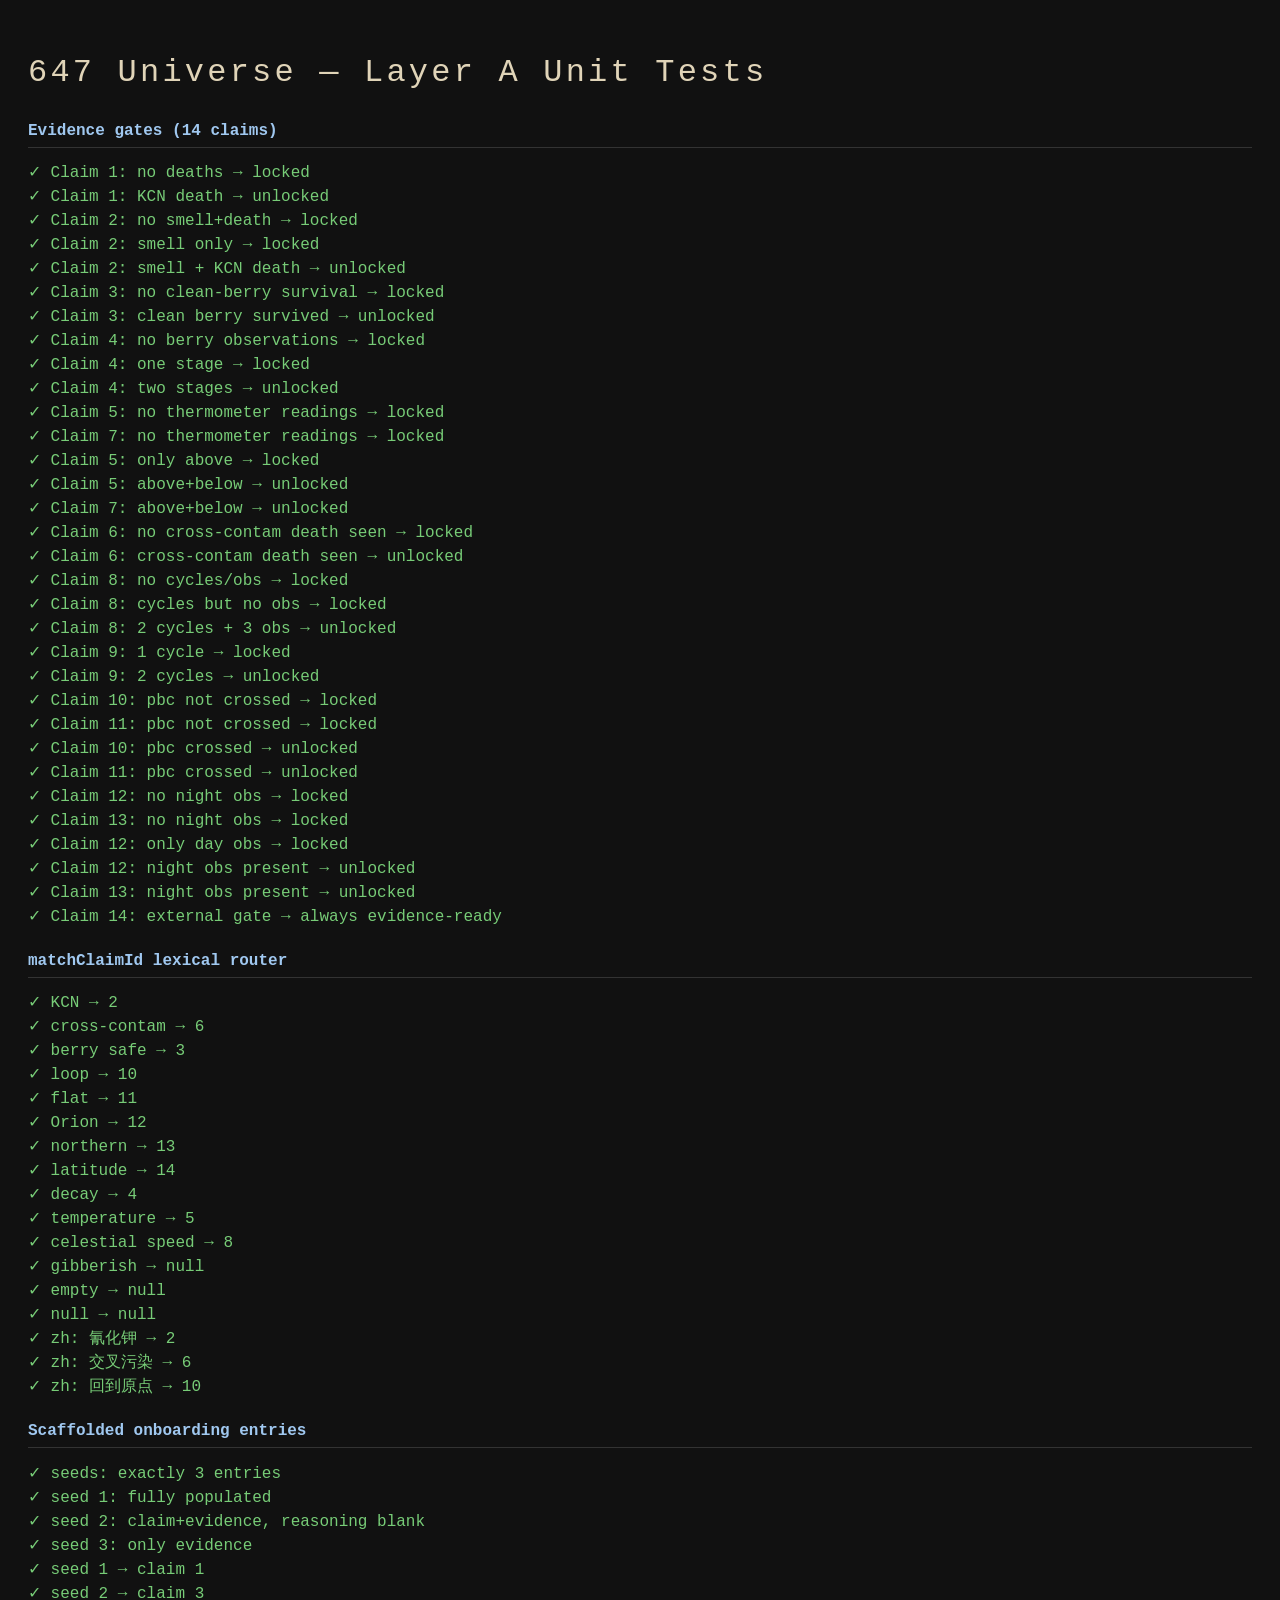
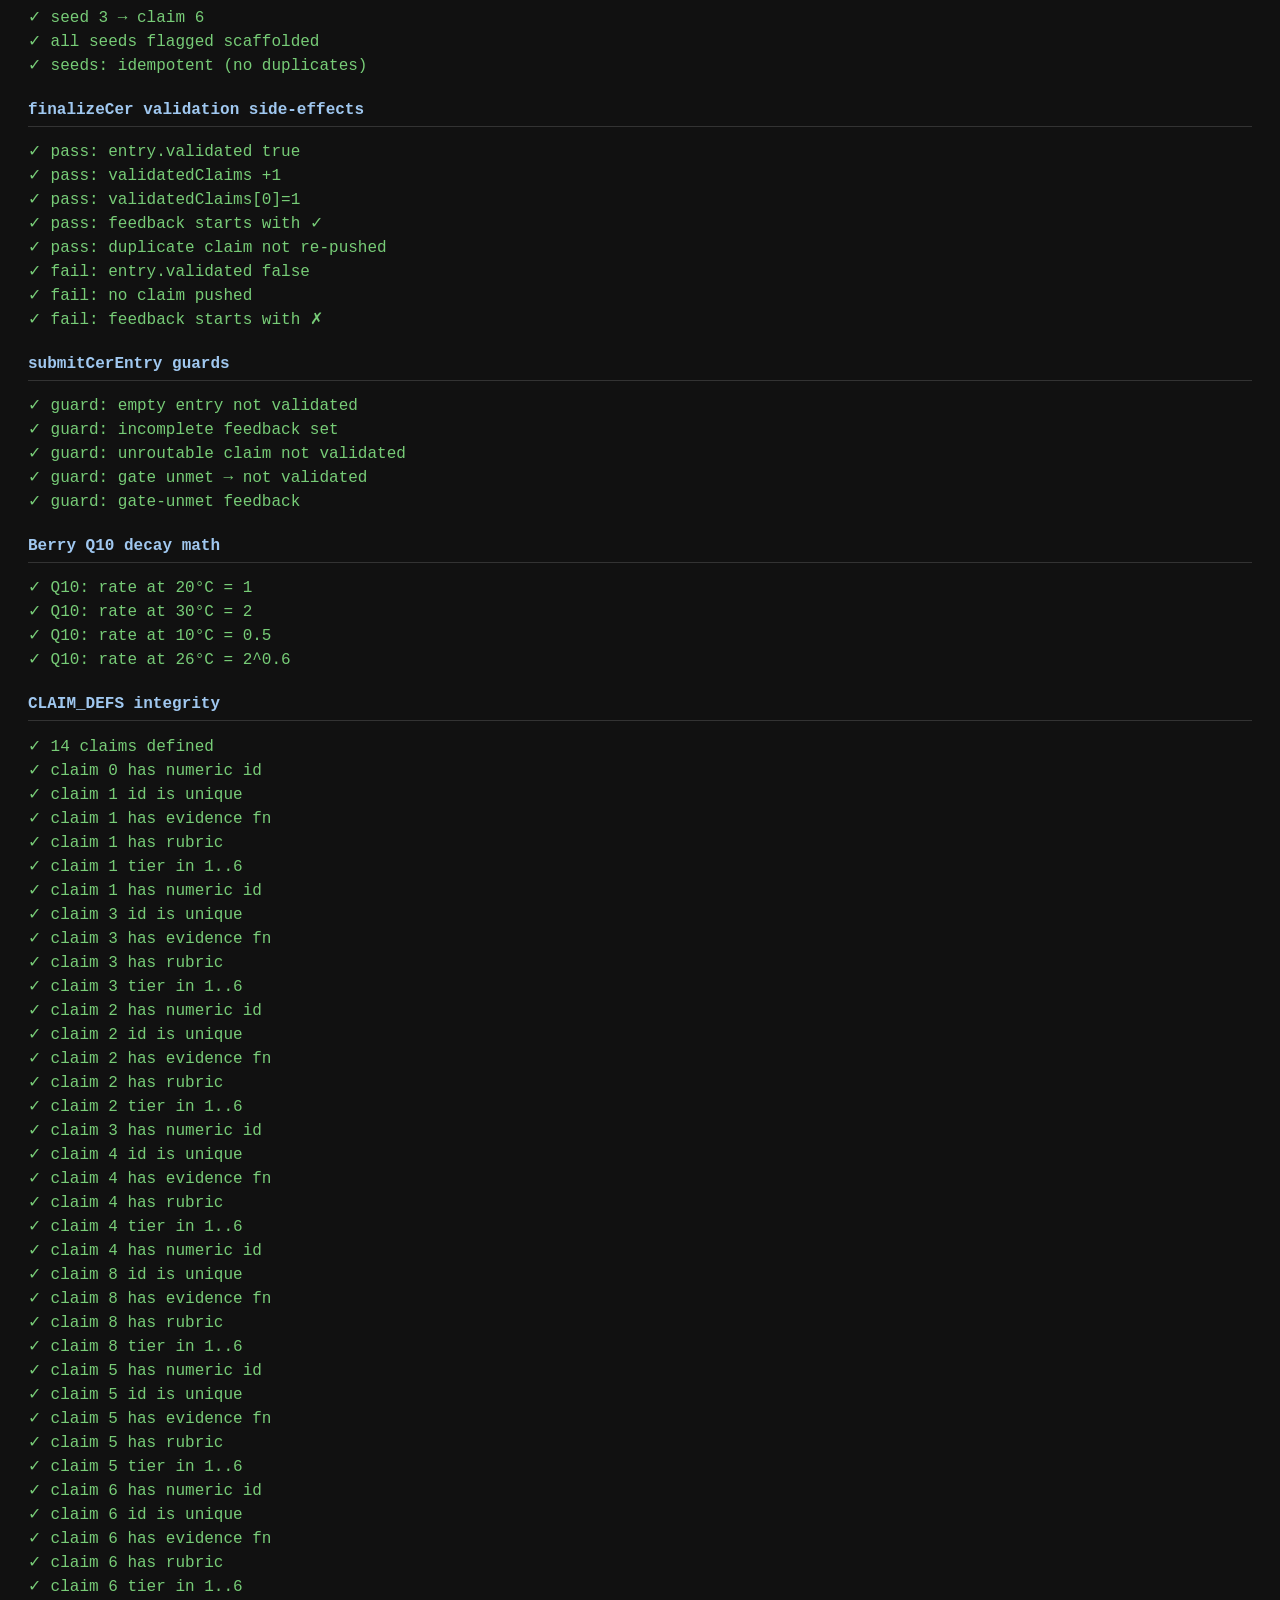
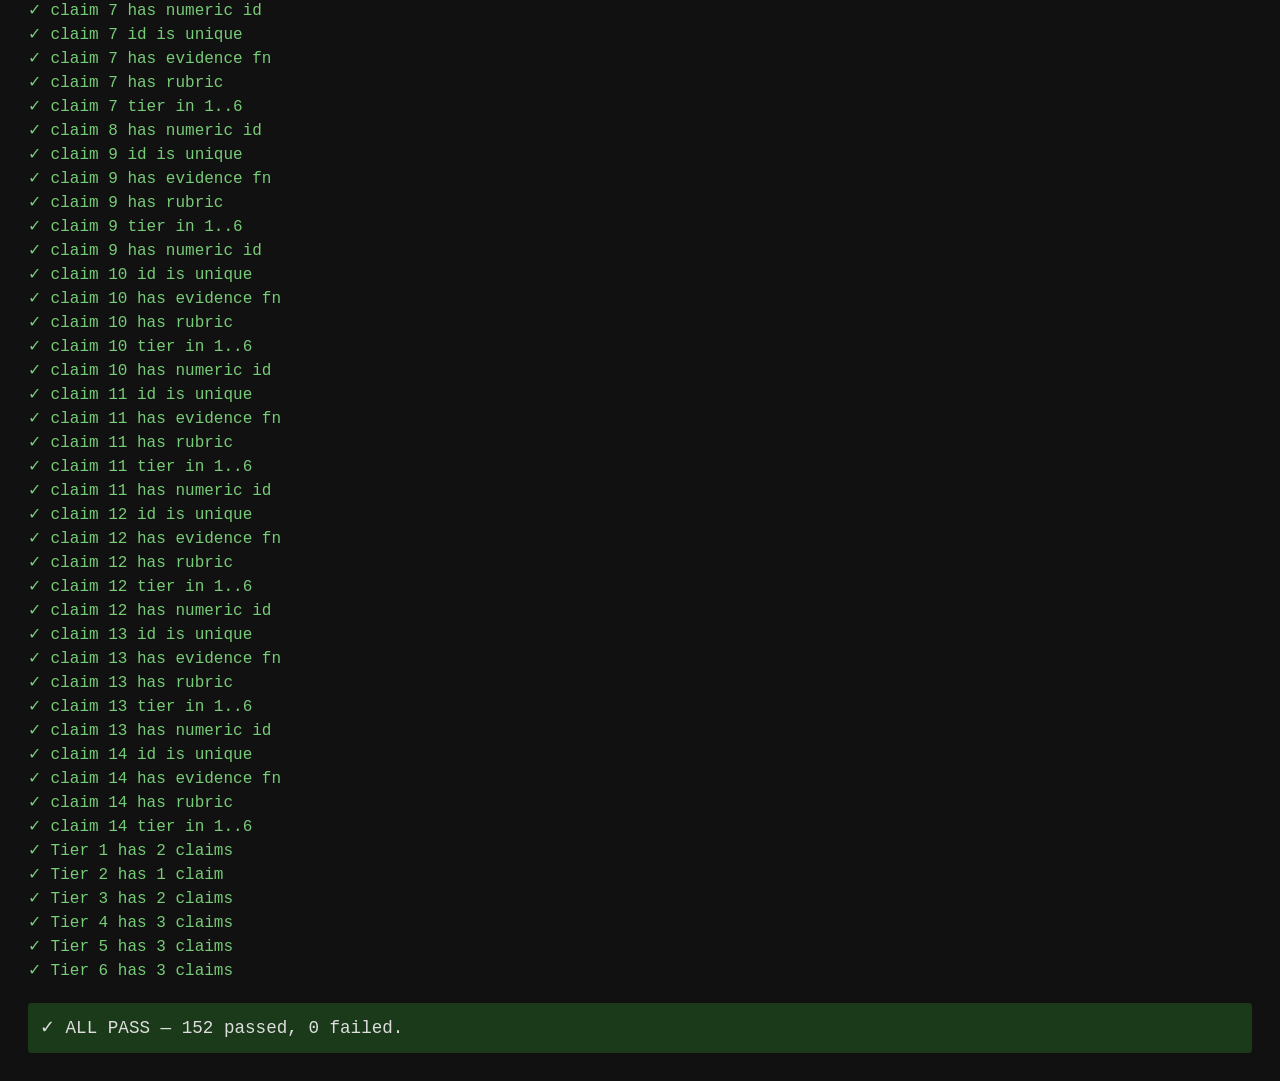
==== tests/test.html @ 7fe2189b "Add CER Board, 6-TYPE Tombstone, and Layer A+B test suites Aligns the codebase with GDD v1.1 / CLAUD" ====
<!DOCTYPE html>
<html>
<head>
<meta charset="utf-8">
<title>647 Universe — Layer A Unit Tests</title>
<style>
  body { font-family: Menlo, monospace; background: #111; color: #ddd; padding: 20px; line-height: 1.5; }
  h1 { color: #e0d4b8; font-weight: normal; letter-spacing: 0.1em; }
  h2 { color: #a0c8f0; font-size: 1em; margin-top: 20px; border-bottom: 1px solid #333; padding-bottom: 4px; }
  .pass { color: #7c7; }
  .fail { color: #e66; font-weight: bold; }
  #summary { margin-top: 20px; padding: 12px; background: #222; border-radius: 4px; font-size: 1.1em; }
  #summary.ok { background: #1a3a1a; }
  #summary.bad { background: #3a1a1a; }
  pre { white-space: pre-wrap; }
</style>
</head>
<body>
<h1>647 Universe — Layer A Unit Tests</h1>
<div id="out"></div>
<div id="summary"></div>

<!-- ============================================================
     STUBS: minimal environment so cer.js runs without Three.js,
     without DOM overlays, and without real network/localStorage.
     ============================================================ -->
<script>
'use strict';

// -- Test harness --------------------------------------------------------
var TEST = { pass: 0, fail: 0, sections: [] };
var _currentSection = null;

function section(name) {
  _currentSection = { name: name, results: [] };
  TEST.sections.push(_currentSection);
}
function assert(cond, name, detail) {
  var r = { ok: !!cond, name: name, detail: detail || '' };
  _currentSection.results.push(r);
  if (cond) TEST.pass++; else TEST.fail++;
}
function assertEq(actual, expected, name) {
  var ok = (actual === expected) ||
           (typeof actual === 'number' && typeof expected === 'number' &&
            Math.abs(actual - expected) < 1e-6);
  assert(ok, name, ok ? '' : 'expected ' + JSON.stringify(expected) + ', got ' + JSON.stringify(actual));
}

// -- Minimal globals cer.js expects -------------------------------------
var G = window.G = {
  notebook: null,
  gameTime: 0,
  lang: 'en'
};

// Tiny L() that returns the key (tests don't care about translations)
function L(key, params) {
  if (!params) return key;
  var s = key;
  for (var k in params) s = s.replace('{' + k + '}', params[k]);
  return s;
}

// Stubs for cer.js dependencies
function saveGame() {}
function showDiscoveryNotification(txt) {}
function renderNotebook() {}
var IS_LOCAL = false;
var LOCAL_CONFIG = {};  // no API key → cer.js uses offline grader path

// Fetch stub — any test that triggers the holistic grader will monkey-patch
window.fetch = function() {
  return Promise.reject(new Error('fetch not stubbed in this test'));
};

// Helper: fresh notebook in the shape initNotebook() produces
function freshNotebook() {
  return {
    entries: [],
    deaths: [],
    discoveries: [],
    totalCharacters: 0,
    currentCharacter: null,
    tombstoneDialogue: [],
    cerEntries: [],
    validatedClaims: [],
    observedBerryStages: {},
    skyObservations: [],
    dayNightCycles: 0,
    lastCycleMark: 0,
    pbcCrossed: false,
    thermometerLocations: [],
    berryCleanEatenSurvived: false,
    crossContaminationDeathSeen: false
  };
}
</script>

<!-- Load cer.js for real. -->
<script src="../js/cer.js"></script>

<!-- Inline Q10 math copied from substances.js (avoids loading THREE) -->
<script>
var G_DECAY_Q10 = 2;
var G_DECAY_REF_TEMP = 20;
function getDecayRate(temperature) {
  return Math.pow(G_DECAY_Q10, (temperature - G_DECAY_REF_TEMP) / 10);
}
</script>

<!-- ============================================================
     TESTS
     ============================================================ -->
<script>
'use strict';

// ========== 1. EVIDENCE GATES — one claim at a time ==========
section('Evidence gates (14 claims)');

(function claim1() {
  G.notebook = freshNotebook();
  assert(!evidenceGateMet(1), 'Claim 1: no deaths → locked');
  G.notebook.deaths.push({ causeId: 'kcn_ingestion' });
  assert(evidenceGateMet(1), 'Claim 1: KCN death → unlocked');
})();

(function claim2() {
  G.notebook = freshNotebook();
  assert(!evidenceGateMet(2), 'Claim 2: no smell+death → locked');
  G.notebook.entries.push({ action: 'smell', target: 'White Powder', result: 'bitter almond', timestamp: 1, characterName: 'A', location: 'r1' });
  assert(!evidenceGateMet(2), 'Claim 2: smell only → locked');
  G.notebook.deaths.push({ causeId: 'kcn_ingestion' });
  assert(evidenceGateMet(2), 'Claim 2: smell + KCN death → unlocked');
})();

(function claim3() {
  G.notebook = freshNotebook();
  assert(!evidenceGateMet(3), 'Claim 3: no clean-berry survival → locked');
  G.notebook.berryCleanEatenSurvived = true;
  assert(evidenceGateMet(3), 'Claim 3: clean berry survived → unlocked');
})();

(function claim4() {
  G.notebook = freshNotebook();
  assert(!evidenceGateMet(4), 'Claim 4: no berry observations → locked');
  G.notebook.observedBerryStages['b1'] = { stages: [0] };
  assert(!evidenceGateMet(4), 'Claim 4: one stage → locked');
  G.notebook.observedBerryStages['b1'].stages.push(2);
  assert(evidenceGateMet(4), 'Claim 4: two stages → unlocked');
})();

(function claim5and7() {
  G.notebook = freshNotebook();
  assert(!evidenceGateMet(5), 'Claim 5: no thermometer readings → locked');
  assert(!evidenceGateMet(7), 'Claim 7: no thermometer readings → locked');
  G.notebook.thermometerLocations = ['above'];
  assert(!evidenceGateMet(5), 'Claim 5: only above → locked');
  G.notebook.thermometerLocations.push('below');
  assert(evidenceGateMet(5), 'Claim 5: above+below → unlocked');
  assert(evidenceGateMet(7), 'Claim 7: above+below → unlocked');
})();

(function claim6() {
  G.notebook = freshNotebook();
  assert(!evidenceGateMet(6), 'Claim 6: no cross-contam death seen → locked');
  G.notebook.crossContaminationDeathSeen = true;
  assert(evidenceGateMet(6), 'Claim 6: cross-contam death seen → unlocked');
})();

(function claim8() {
  G.notebook = freshNotebook();
  assert(!evidenceGateMet(8), 'Claim 8: no cycles/obs → locked');
  G.notebook.dayNightCycles = 2;
  assert(!evidenceGateMet(8), 'Claim 8: cycles but no obs → locked');
  G.notebook.skyObservations = [{isNight:false},{isNight:true},{isNight:true}];
  assert(evidenceGateMet(8), 'Claim 8: 2 cycles + 3 obs → unlocked');
})();

(function claim9() {
  G.notebook = freshNotebook();
  G.notebook.dayNightCycles = 1;
  assert(!evidenceGateMet(9), 'Claim 9: 1 cycle → locked');
  G.notebook.dayNightCycles = 2;
  assert(evidenceGateMet(9), 'Claim 9: 2 cycles → unlocked');
})();

(function claim10and11() {
  G.notebook = freshNotebook();
  assert(!evidenceGateMet(10), 'Claim 10: pbc not crossed → locked');
  assert(!evidenceGateMet(11), 'Claim 11: pbc not crossed → locked');
  G.notebook.pbcCrossed = true;
  assert(evidenceGateMet(10), 'Claim 10: pbc crossed → unlocked');
  assert(evidenceGateMet(11), 'Claim 11: pbc crossed → unlocked');
})();

(function claim12and13() {
  G.notebook = freshNotebook();
  assert(!evidenceGateMet(12), 'Claim 12: no night obs → locked');
  assert(!evidenceGateMet(13), 'Claim 13: no night obs → locked');
  G.notebook.skyObservations = [{isNight:false}];
  assert(!evidenceGateMet(12), 'Claim 12: only day obs → locked');
  G.notebook.skyObservations.push({isNight:true});
  assert(evidenceGateMet(12), 'Claim 12: night obs present → unlocked');
  assert(evidenceGateMet(13), 'Claim 13: night obs present → unlocked');
})();

(function claim14() {
  G.notebook = freshNotebook();
  // Claim 14 has an external evidence gate — always open.
  assert(evidenceGateMet(14), 'Claim 14: external gate → always evidence-ready');
})();

// ========== 2. matchClaimId lexical router ==========
section('matchClaimId lexical router');

assertEq(matchClaimId('the white powder is KCN'), 2, 'KCN → 2');
assertEq(matchClaimId('cross-contamination from the door handle'), 6, 'cross-contam → 6');
assertEq(matchClaimId('berry is safe to eat'), 3, 'berry safe → 3');
assertEq(matchClaimId('the world loops back on itself'), 10, 'loop → 10');
assertEq(matchClaimId('the world is flat, no horizon curvature'), 11, 'flat → 11');
assertEq(matchClaimId('Orion is visible at night'), 12, 'Orion → 12');
assertEq(matchClaimId('this is the northern hemisphere'), 13, 'northern → 13');
assertEq(matchClaimId('latitude is 40°N'), 14, 'latitude → 14');
assertEq(matchClaimId('the berry passes through stages of decay'), 4, 'decay → 4');
assertEq(matchClaimId('temperature affects things'), 5, 'temperature → 5');
assertEq(matchClaimId('the moon is faster than the stars'), 8, 'celestial speed → 8');
assertEq(matchClaimId('random gibberish about nothing'), null, 'gibberish → null');
assertEq(matchClaimId(''), null, 'empty → null');
assertEq(matchClaimId(null), null, 'null → null');
// Chinese routing
assertEq(matchClaimId('氰化钾'), 2, 'zh: 氰化钾 → 2');
assertEq(matchClaimId('交叉污染'), 6, 'zh: 交叉污染 → 6');
assertEq(matchClaimId('回到原点'), 10, 'zh: 回到原点 → 10');

// ========== 3. Scaffolded onboarding ==========
section('Scaffolded onboarding entries');

(function seeds() {
  G.notebook = freshNotebook();
  seedScaffoldedCerEntries();
  assertEq(G.notebook.cerEntries.length, 3, 'seeds: exactly 3 entries');
  var e1 = G.notebook.cerEntries[0], e2 = G.notebook.cerEntries[1], e3 = G.notebook.cerEntries[2];
  assert(e1.claim && e1.evidence && e1.reasoning, 'seed 1: fully populated');
  assert(e2.claim && e2.evidence && !e2.reasoning, 'seed 2: claim+evidence, reasoning blank');
  assert(!e3.claim && e3.evidence && !e3.reasoning, 'seed 3: only evidence');
  assertEq(e1.claimId, 1, 'seed 1 → claim 1');
  assertEq(e2.claimId, 3, 'seed 2 → claim 3');
  assertEq(e3.claimId, 6, 'seed 3 → claim 6');
  assert(e1.scaffolded && e2.scaffolded && e3.scaffolded, 'all seeds flagged scaffolded');

  // Idempotence
  seedScaffoldedCerEntries();
  assertEq(G.notebook.cerEntries.length, 3, 'seeds: idempotent (no duplicates)');
})();

// ========== 4. finalizeCer behaviour ==========
section('finalizeCer validation side-effects');

(function finalizePass() {
  G.notebook = freshNotebook();
  G.notebook.deaths.push({ causeId: 'kcn_ingestion' });
  var entry = { claimId: 1, claim: 'c', evidence: 'e', reasoning: 'r', validated: false, tier: 1 };
  G.notebook.cerEntries.push(entry);
  finalizeCer(entry, true, 'ok');
  assert(entry.validated === true, 'pass: entry.validated true');
  assertEq(G.notebook.validatedClaims.length, 1, 'pass: validatedClaims +1');
  assertEq(G.notebook.validatedClaims[0], 1, 'pass: validatedClaims[0]=1');
  assert(entry._feedback.indexOf('✓') === 0, 'pass: feedback starts with ✓');

  // Submitting same claim again must not duplicate
  var entry2 = { claimId: 1, claim: 'c', evidence: 'e', reasoning: 'r', validated: false, tier: 1 };
  G.notebook.cerEntries.push(entry2);
  finalizeCer(entry2, true, 'ok');
  assertEq(G.notebook.validatedClaims.length, 1, 'pass: duplicate claim not re-pushed');
})();

(function finalizeFail() {
  G.notebook = freshNotebook();
  var entry = { claimId: 1, claim: 'c', evidence: 'e', reasoning: 'r', validated: false, tier: 1 };
  finalizeCer(entry, false, 'sharpen it');
  assert(entry.validated === false, 'fail: entry.validated false');
  assertEq(G.notebook.validatedClaims.length, 0, 'fail: no claim pushed');
  assert(entry._feedback.indexOf('✗') === 0, 'fail: feedback starts with ✗');
})();

// ========== 5. submitCerEntry guard rails ==========
section('submitCerEntry guards');

(function guards() {
  G.notebook = freshNotebook();

  var missing = { claim: '', evidence: '', reasoning: '', validated: false };
  G.notebook.cerEntries.push(missing);
  submitCerEntry(missing);
  assert(!missing.validated, 'guard: empty entry not validated');
  assert(/fill|incomplete/i.test(missing._feedback), 'guard: incomplete feedback set');

  var noMatch = { claim: 'asdf qwerty', evidence: 'zxcv', reasoning: 'hjkl', validated: false };
  G.notebook.cerEntries.push(noMatch);
  submitCerEntry(noMatch);
  assert(!noMatch.validated, 'guard: unroutable claim not validated');

  var noEvidence = { claim: 'the white powder is KCN', evidence: 'x', reasoning: 'y', validated: false, claimId: null };
  G.notebook.cerEntries.push(noEvidence);
  submitCerEntry(noEvidence);
  assert(!noEvidence.validated, 'guard: gate unmet → not validated');
  assert(/evidence|investigat/i.test(noEvidence._feedback), 'guard: gate-unmet feedback');
})();

// ========== 6. Q10 decay math ==========
section('Berry Q10 decay math');

assertEq(getDecayRate(20), 1.0, 'Q10: rate at 20°C = 1');
assertEq(getDecayRate(30), 2.0, 'Q10: rate at 30°C = 2');
assertEq(getDecayRate(10), 0.5, 'Q10: rate at 10°C = 0.5');
assert(Math.abs(getDecayRate(26) - Math.pow(2, 0.6)) < 1e-6, 'Q10: rate at 26°C = 2^0.6');

// ========== 7. CLAIM_DEFS shape ==========
section('CLAIM_DEFS integrity');

assertEq(CLAIM_DEFS.length, 14, '14 claims defined');
(function integrity() {
  var ids = {}, tiers = {1:0,2:0,3:0,4:0,5:0,6:0};
  for (var i = 0; i < CLAIM_DEFS.length; i++) {
    var d = CLAIM_DEFS[i];
    assert(typeof d.id === 'number', 'claim ' + i + ' has numeric id');
    assert(!ids[d.id], 'claim ' + d.id + ' id is unique');
    assert(typeof d.evidence === 'function', 'claim ' + d.id + ' has evidence fn');
    assert(typeof d.rubric === 'string' && d.rubric.length > 20, 'claim ' + d.id + ' has rubric');
    assert(d.tier >= 1 && d.tier <= 6, 'claim ' + d.id + ' tier in 1..6');
    ids[d.id] = true;
    tiers[d.tier]++;
  }
  // GDD tier counts: T1=2, T2=1, T3=2, T4=3, T5=3, T6=3
  assertEq(tiers[1], 2, 'Tier 1 has 2 claims');
  assertEq(tiers[2], 1, 'Tier 2 has 1 claim');
  assertEq(tiers[3], 2, 'Tier 3 has 2 claims');
  assertEq(tiers[4], 3, 'Tier 4 has 3 claims');
  assertEq(tiers[5], 3, 'Tier 5 has 3 claims');
  assertEq(tiers[6], 3, 'Tier 6 has 3 claims');
})();

// ========== RENDER RESULTS ==========
(function render() {
  var out = document.getElementById('out');
  var html = '';
  for (var i = 0; i < TEST.sections.length; i++) {
    var sec = TEST.sections[i];
    html += '<h2>' + sec.name + '</h2>';
    for (var j = 0; j < sec.results.length; j++) {
      var r = sec.results[j];
      var cls = r.ok ? 'pass' : 'fail';
      var mark = r.ok ? '✓' : '✗';
      html += '<div class="' + cls + '">' + mark + ' ' + r.name +
              (r.detail ? '  <span style="color:#999">— ' + r.detail + '</span>' : '') + '</div>';
    }
  }
  out.innerHTML = html;
  var sum = document.getElementById('summary');
  sum.className = TEST.fail === 0 ? 'ok' : 'bad';
  sum.innerHTML = (TEST.fail === 0 ? '✓ ALL PASS' : '✗ FAILURES') +
                  ' — ' + TEST.pass + ' passed, ' + TEST.fail + ' failed.';
  // Also log to console for automation
  if (TEST.fail === 0) console.log('TESTS PASS: ' + TEST.pass);
  else                 console.error('TESTS FAIL: ' + TEST.fail + ' / ' + (TEST.pass + TEST.fail));
})();
</script>
</body>
</html>
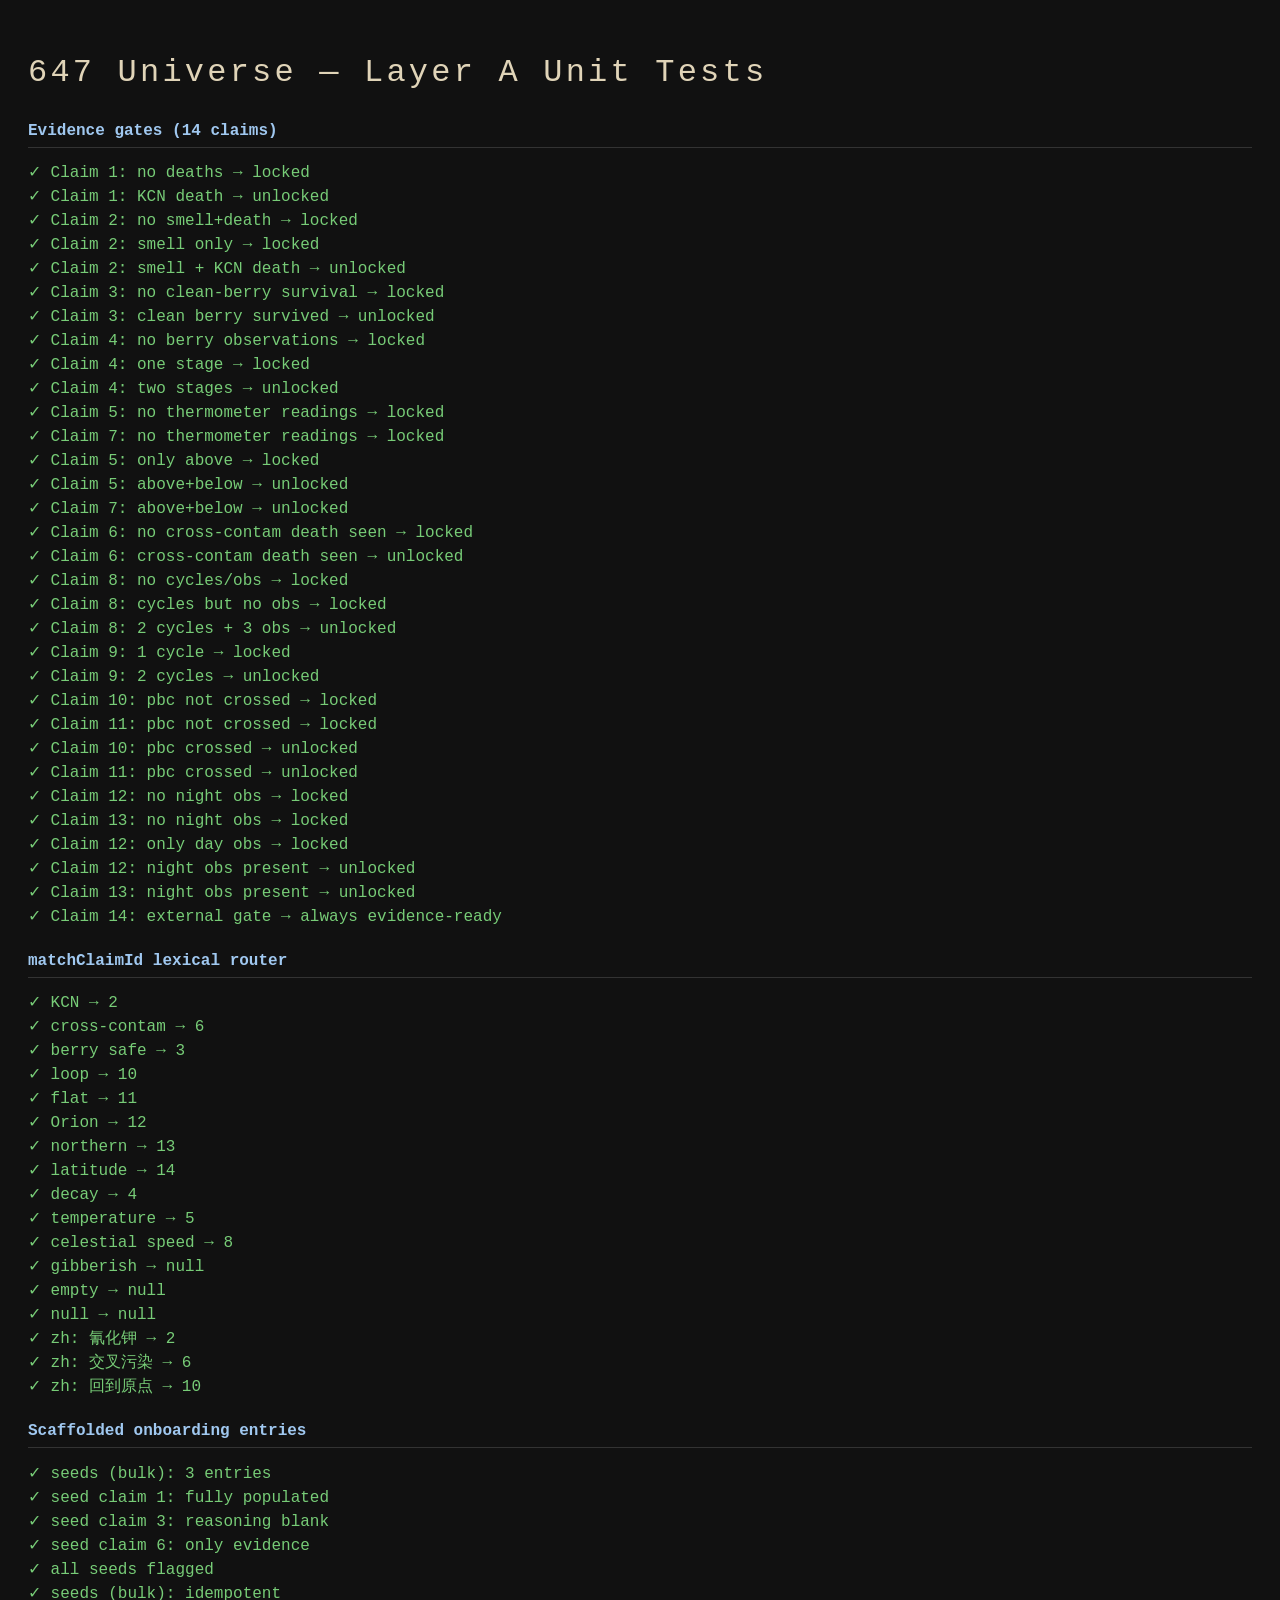
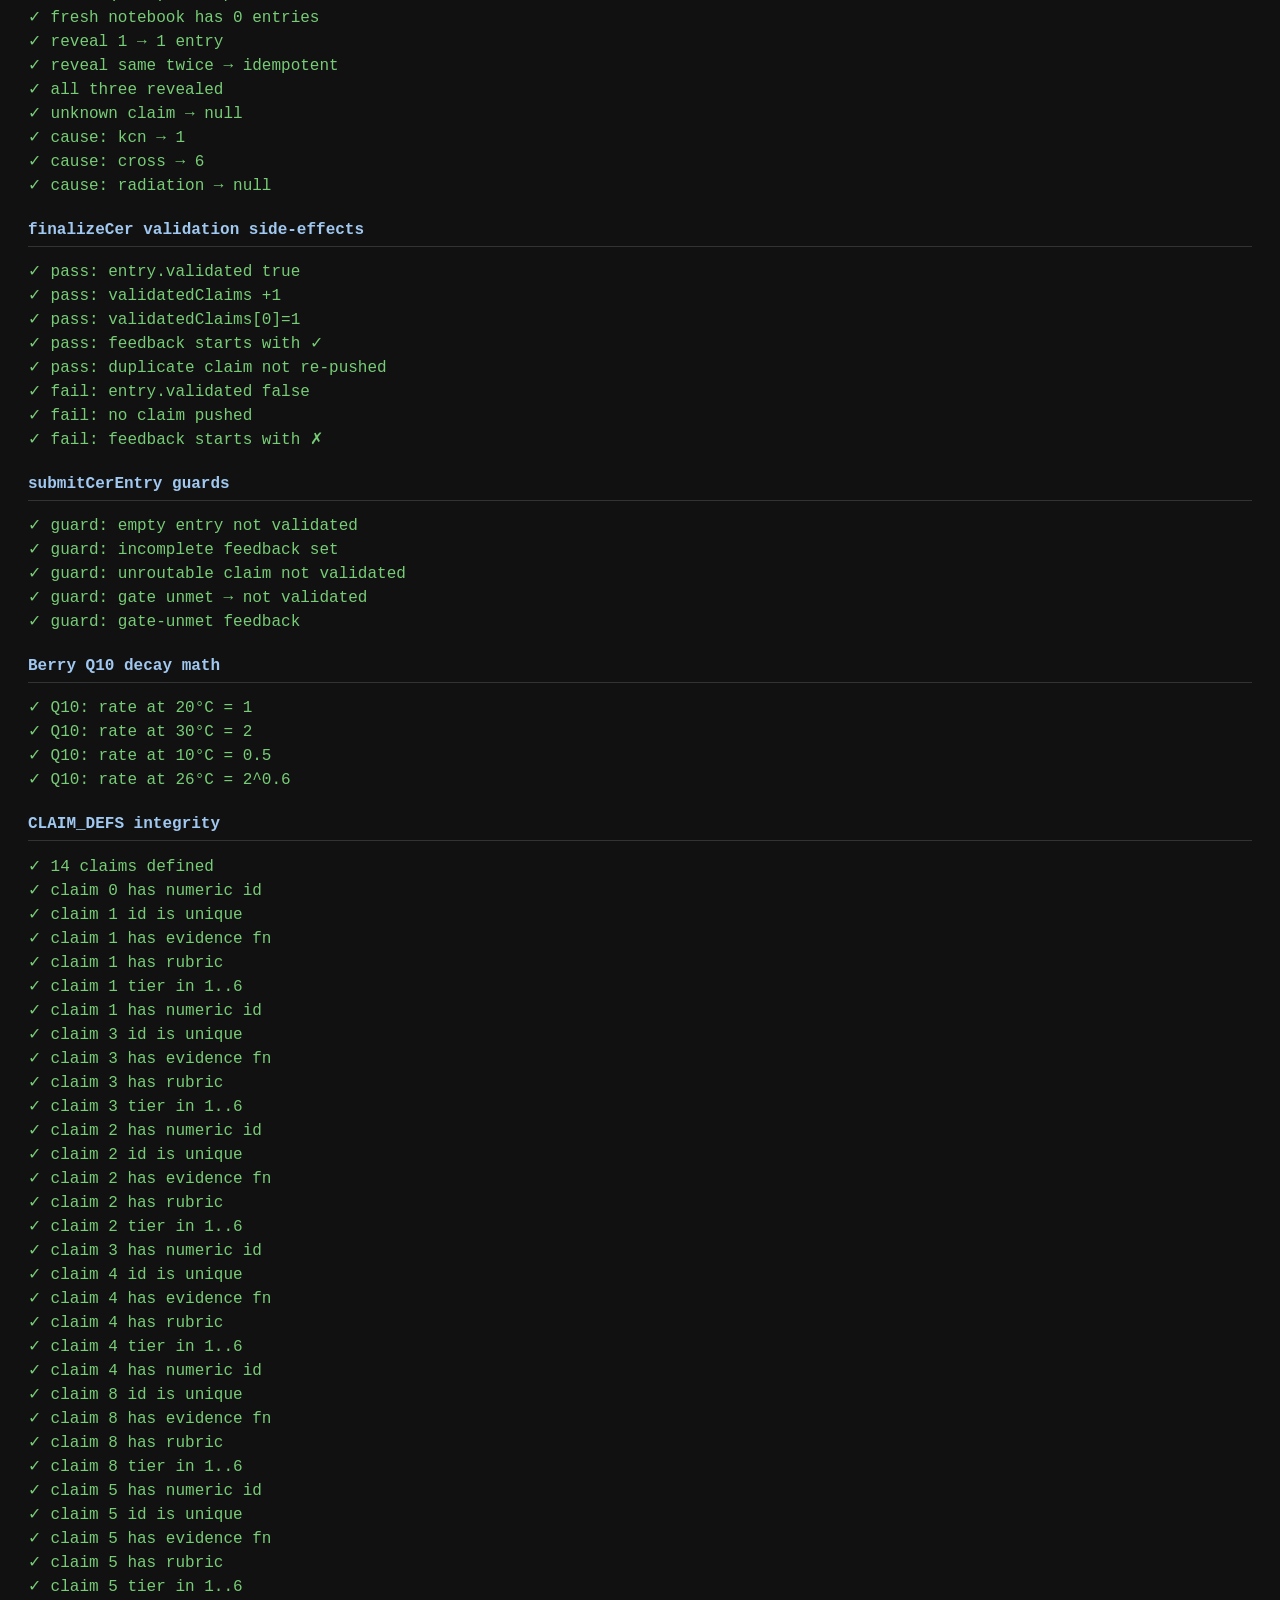
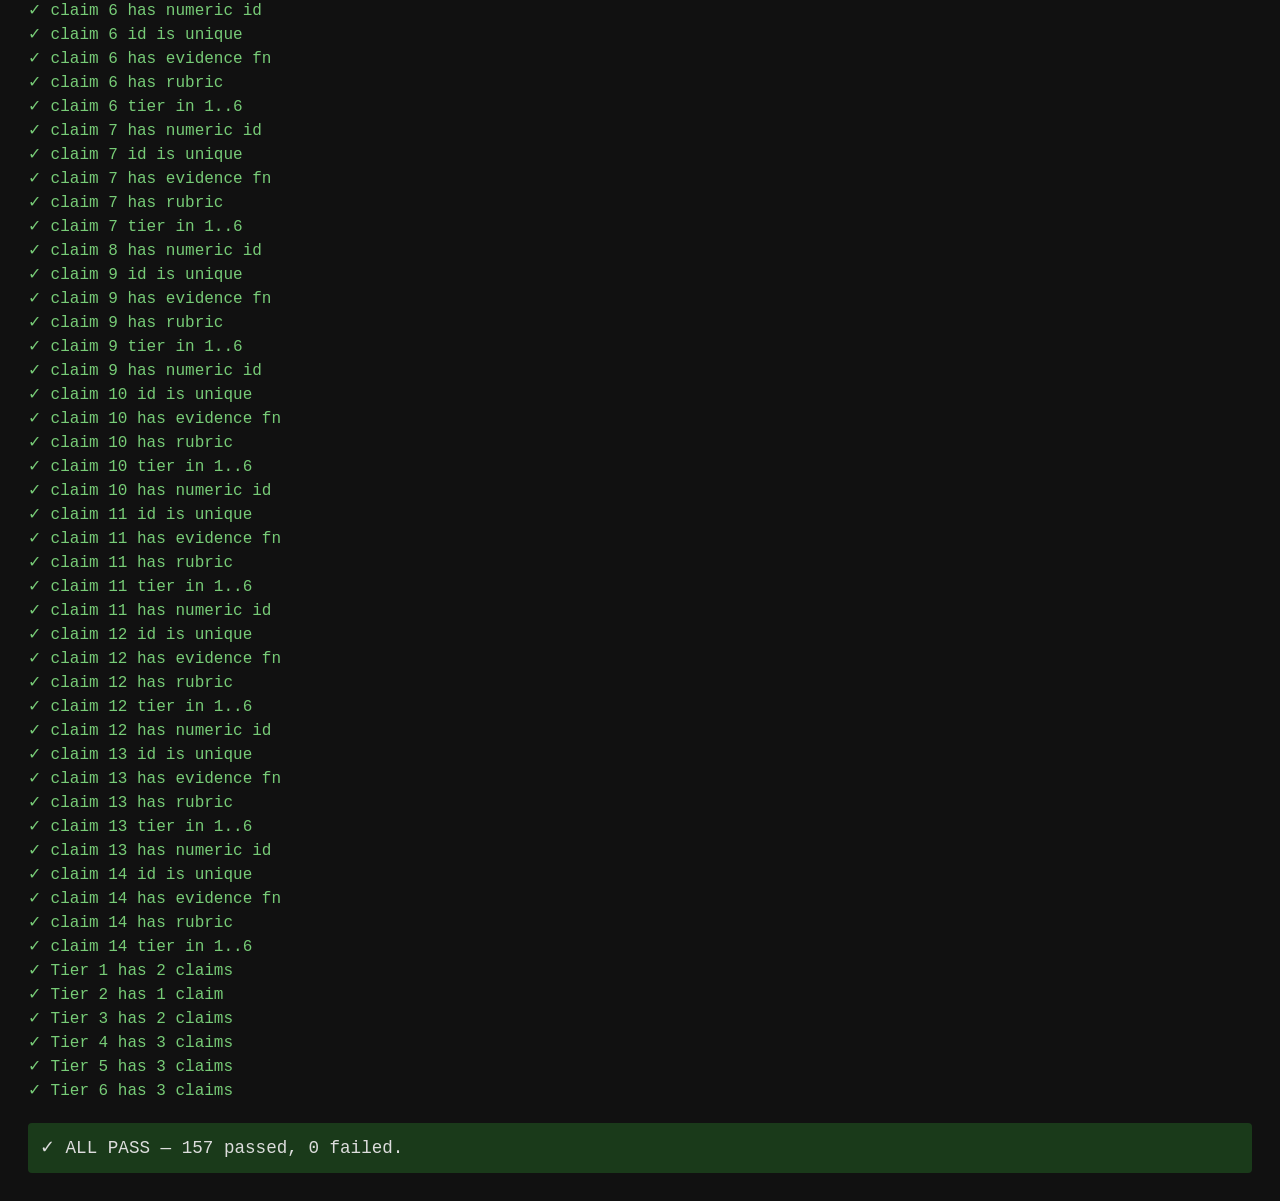
==== commit 54d300c3: "Add onboarding flow, auto-unlock sense inspection, and event-triggered CER reveal Onboarding (GDD §1" ====
--- a/tests/test.html
+++ b/tests/test.html
@@ -236,22 +236,35 @@
 // ========== 3. Scaffolded onboarding ==========
 section('Scaffolded onboarding entries');
 
-(function seeds() {
+(function seedsBulk() {
   G.notebook = freshNotebook();
   seedScaffoldedCerEntries();
-  assertEq(G.notebook.cerEntries.length, 3, 'seeds: exactly 3 entries');
-  var e1 = G.notebook.cerEntries[0], e2 = G.notebook.cerEntries[1], e3 = G.notebook.cerEntries[2];
-  assert(e1.claim && e1.evidence && e1.reasoning, 'seed 1: fully populated');
-  assert(e2.claim && e2.evidence && !e2.reasoning, 'seed 2: claim+evidence, reasoning blank');
-  assert(!e3.claim && e3.evidence && !e3.reasoning, 'seed 3: only evidence');
-  assertEq(e1.claimId, 1, 'seed 1 → claim 1');
-  assertEq(e2.claimId, 3, 'seed 2 → claim 3');
-  assertEq(e3.claimId, 6, 'seed 3 → claim 6');
-  assert(e1.scaffolded && e2.scaffolded && e3.scaffolded, 'all seeds flagged scaffolded');
-
-  // Idempotence
+  assertEq(G.notebook.cerEntries.length, 3, 'seeds (bulk): 3 entries');
+  var by = {};
+  for (var i = 0; i < G.notebook.cerEntries.length; i++) by[G.notebook.cerEntries[i].claimId] = G.notebook.cerEntries[i];
+  assert(by[1] && by[1].claim && by[1].evidence && by[1].reasoning, 'seed claim 1: fully populated');
+  assert(by[3] && by[3].claim && by[3].evidence && !by[3].reasoning, 'seed claim 3: reasoning blank');
+  assert(by[6] && !by[6].claim && by[6].evidence && !by[6].reasoning, 'seed claim 6: only evidence');
+  assert(by[1].scaffolded && by[3].scaffolded && by[6].scaffolded, 'all seeds flagged');
   seedScaffoldedCerEntries();
-  assertEq(G.notebook.cerEntries.length, 3, 'seeds: idempotent (no duplicates)');
+  assertEq(G.notebook.cerEntries.length, 3, 'seeds (bulk): idempotent');
+})();
+
+(function revealEvent() {
+  G.notebook = freshNotebook();
+  assertEq(G.notebook.cerEntries.length, 0, 'fresh notebook has 0 entries');
+  revealScaffoldedCerEntry(1);
+  assertEq(G.notebook.cerEntries.length, 1, 'reveal 1 → 1 entry');
+  revealScaffoldedCerEntry(1);
+  assertEq(G.notebook.cerEntries.length, 1, 'reveal same twice → idempotent');
+  revealScaffoldedCerEntry(3);
+  revealScaffoldedCerEntry(6);
+  assertEq(G.notebook.cerEntries.length, 3, 'all three revealed');
+  assertEq(revealScaffoldedCerEntry(99), null, 'unknown claim → null');
+
+  assertEq(scaffoldedClaimForCause('kcn_ingestion'), 1, 'cause: kcn → 1');
+  assertEq(scaffoldedClaimForCause('cross_contamination_death'), 6, 'cause: cross → 6');
+  assertEq(scaffoldedClaimForCause('radiation_exposure'), null, 'cause: radiation → null');
 })();
 
 // ========== 4. finalizeCer behaviour ==========
